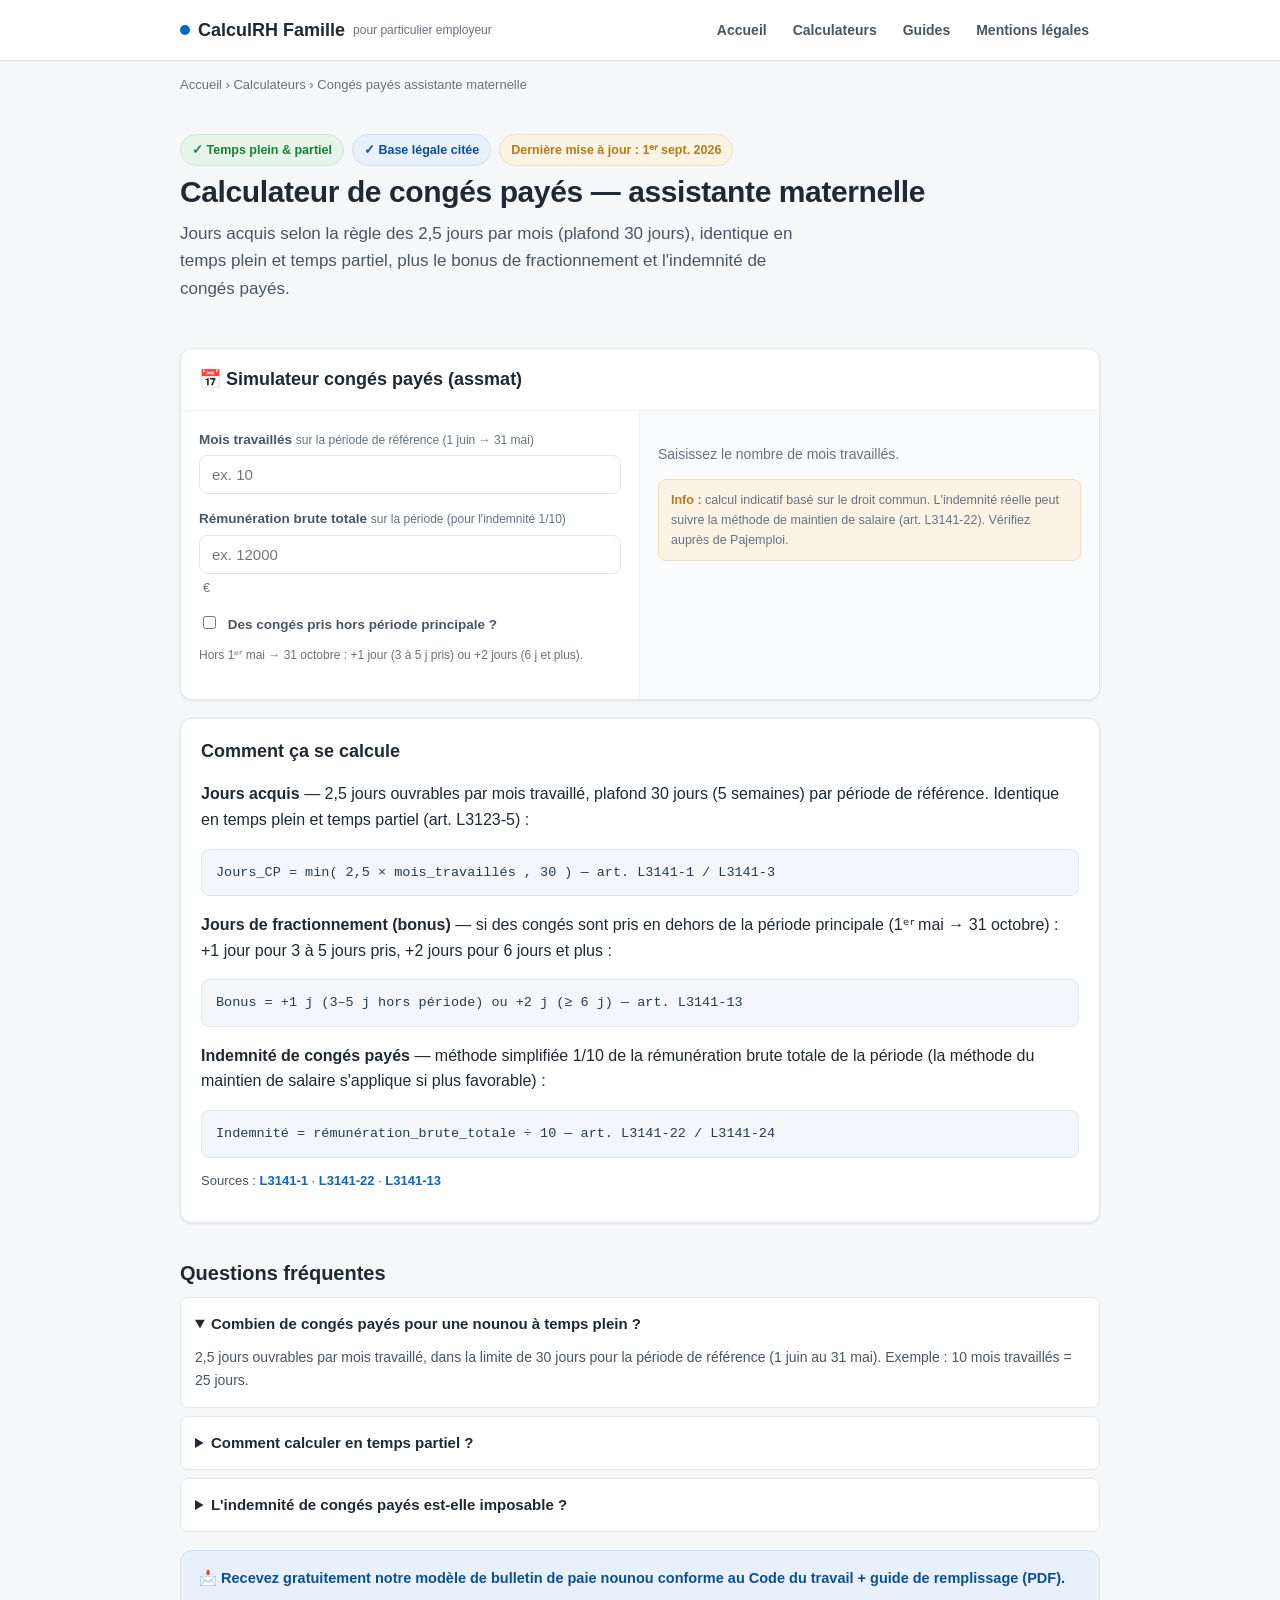
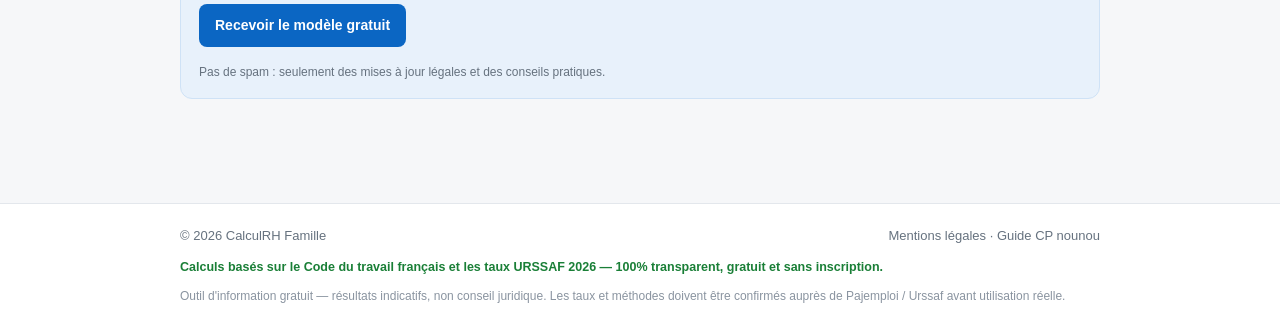
==== calculateur-conges-payes-assistante-maternelle.html @ 2eb445ef "URL 法语化: 扁平化 slug, cleanUrls+301 重定向, canonical/hreflang 改 www 干净 URL, sitemap 同步" ====
<!doctype html>
<html lang="fr">
<head>
  <meta charset="utf-8">
  <meta name="viewport" content="width=device-width, initial-scale=1">
  <title>Calculateur congés payés assistante maternelle (nounou) — gratuit</title>
  <meta name="description" content="Calculez les jours de congés payés acquis et l'indemnité d'une assistante maternelle : 2,5 j par mois (plafond 30 j), bonus de fractionnement et méthode 1/10. Formule et article du Code du travail affichés.">
  <link rel="stylesheet" href="assets/css/style.css">
  <link rel="canonical" href="https://www.calculrh.com/calculateur-conges-payes-assistante-maternelle">
  <link rel="alternate" hreflang="fr-FR" href="https://www.calculrh.com/calculateur-conges-payes-assistante-maternelle">
</head>
<body>
  <a class="skip" href="#main">Aller au contenu</a>
  <header class="site-header">
    <div class="bar">
      <a class="brand" href="/index.html"><span class="dot"></span> CalculRH&nbsp;Famille <small>pour particulier employeur</small></a>
      <button class="nav-toggle" aria-label="Menu">☰</button>
      <nav class="nav">
        <a href="/index.html">Accueil</a>
        <a href="/#calculateurs">Calculateurs</a>
        <a href="/guide-comment-calculer-conges-payes-nounou">Guides</a>
        <a href="/mentions-legales">Mentions légales</a>
      </nav>
    </div>
  </header>

  <main class="wrap" id="main">
    <nav class="crumbs"><a href="/index.html">Accueil</a> › <a href="/#calculateurs">Calculateurs</a> › Congés payés assistante maternelle</nav>

    <section class="hero">
      <div class="badges">
        <span class="badge">✓ Temps plein &amp; partiel</span>
        <span class="badge blue">✓ Base légale citée</span>
        <span class="badge amber">Dernière mise à jour : 1ᵉʳ sept. 2026</span>
      </div>
      <h1>Calculateur de congés payés — assistante maternelle</h1>
      <p class="lead">Jours acquis selon la règle des 2,5 jours par mois (plafond 30 jours), identique en temps plein et temps partiel, plus le bonus de fractionnement et l'indemnité de congés payés.</p>
    </section>

    <div class="calc">
      <div class="calc-head">
        <h2>📅 Simulateur congés payés (assmat)</h2>
      </div>
      <div class="calc-body">
        <div class="calc-inputs">
          <div class="field">
            <label for="cp_mois">Mois travaillés <span class="hint">sur la période de référence (1 juin → 31 mai)</span></label>
            <input id="cp_mois" type="number" min="0" max="12" step="0.5" placeholder="ex. 10" inputmode="decimal">
          </div>
          <div class="field">
            <label for="cp_brut">Rémunération brute totale <span class="hint">sur la période (pour l'indemnité 1/10)</span></label>
            <input id="cp_brut" type="number" min="0" step="0.01" placeholder="ex. 12000" inputmode="decimal"><span class="unit">€</span>
          </div>
          <div class="field">
            <label for="cp_hors"><input id="cp_hors" type="checkbox" style="width:auto;margin-right:8px"> Des congés pris hors période principale ?</label>
            <span class="hint">Hors 1ᵉʳ mai → 31 octobre : +1 jour (3 à 5 j pris) ou +2 jours (6 j et plus).</span>
            <div id="cp_hors_row" style="display:none">
              <label for="cp_hors" style="margin-top:8px">Jours de CP pris hors période principale</label>
              <input id="cp_hors_n" type="number" min="0" step="1" placeholder="ex. 4" inputmode="decimal"><span class="unit">j</span>
            </div>
          </div>
        </div>
        <div class="calc-result">
          <div id="cp_out"><p class="result-empty">Saisissez le nombre de mois travaillés.</p></div>
          <div class="disclaimer"><b>Info :</b> calcul indicatif basé sur le droit commun. L'indemnité réelle peut suivre la méthode de maintien de salaire (art. L3141-22). Vérifiez auprès de Pajemploi.</div>
        </div>
      </div>
    </div>

    <section class="panel">
      <h2>Comment ça se calcule</h2>
      <p><b>Jours acquis</b> — 2,5 jours ouvrables par mois travaillé, plafond 30 jours (5 semaines) par période de référence. Identique en temps plein et temps partiel (art. L3123-5) :</p>
      <div class="formula">Jours_CP = min( 2,5 × mois_travaillés , 30 )   — art. L3141-1 / L3141-3</div>
      <p><b>Jours de fractionnement (bonus)</b> — si des congés sont pris en dehors de la période principale (1ᵉʳ mai → 31 octobre) : +1 jour pour 3 à 5 jours pris, +2 jours pour 6 jours et plus :</p>
      <div class="formula">Bonus = +1 j (3–5 j hors période)  ou  +2 j (≥ 6 j)   — art. L3141-13</div>
      <p><b>Indemnité de congés payés</b> — méthode simplifiée 1/10 de la rémunération brute totale de la période (la méthode du maintien de salaire s'applique si plus favorable) :</p>
      <div class="formula">Indemnité = rémunération_brute_totale ÷ 10   — art. L3141-22 / L3141-24</div>
      <p class="legal-ref">Sources : <a href="https://www.legifrance.gouv.fr/codes/section_lc/LEGITEXT000006072050/LEGISCTA000006150381/" target="_blank" rel="noopener">L3141-1</a> · <a href="https://www.legifrance.gouv.fr/codes/article_lc/LEGIARTI000032692771/" target="_blank" rel="noopener">L3141-22</a> · <a href="https://www.legifrance.gouv.fr/codes/article_lc/LEGIARTI000006150381/" target="_blank" rel="noopener">L3141-13</a></p>
    </section>

    <section class="faq">
      <h2 class="section-title">Questions fréquentes</h2>
      <details open><summary>Combien de congés payés pour une nounou à temps plein ?</summary><p>2,5 jours ouvrables par mois travaillé, dans la limite de 30 jours pour la période de référence (1 juin au 31 mai). Exemple : 10 mois travaillés = 25 jours.</p></details>
      <details><summary>Comment calculer en temps partiel ?</summary><p>L'acquisition est identique au temps plein : 2,5 jours par mois (art. L3123-5). Le bonus de fractionnement s'ajoute si des congés sont pris hors période principale (1ᵉʳ mai → 31 octobre).</p></details>
      <details><summary>L'indemnité de congés payés est-elle imposable ?</summary><p>L'indemnité de congés payés est soumise à cotisations et à l'impôt sur le revenu comme le salaire, sauf cas particuliers. Vérifiez auprès de votre centre des finances publiques.</p></details>
    </section>

    <div class="hook">
      <p>📩 Recevez gratuitement notre modèle de bulletin de paie nounou <b>conforme au Code du travail</b> + guide de remplissage (PDF).</p>
      <a class="btn" href="mailto:hello@calculrh.com?subject=Modele%20bulletin%20nounou%20conforme">Recevoir le modèle gratuit</a>
      <span class="hook-note">Pas de spam : seulement des mises à jour légales et des conseils pratiques.</span>
    </div>
  </main>

  <footer class="site-footer">
    <div class="inner">
      <span>© <span id="y">2026</span> CalculRH Famille</span>
      <span><a href="/mentions-legales">Mentions légales</a> · <a href="/guide-comment-calculer-conges-payes-nounou">Guide CP nounou</a></span>
      <span class="trust">Calculs basés sur le Code du travail français et les taux URSSAF 2026 — 100% transparent, gratuit et sans inscription.</span>
      <span class="disc">Outil d'information gratuit — résultats indicatifs, non conseil juridique. Les taux et méthodes doivent être confirmés auprès de Pajemploi / Urssaf avant utilisation réelle.</span>
    </div>
  </footer>

  <script type="application/ld+json">
  {
    "@context": "https://schema.org",
    "@type": "FAQPage",
    "mainEntity": [
      {"@type":"Question","name":"Combien de congés payés pour une nounou à temps plein ?","acceptedAnswer":{"@type":"Answer","text":"2,5 jours ouvrables par mois travaillé, dans la limite de 30 jours pour la période de référence (1 juin au 31 mai)."}},
      {"@type":"Question","name":"Comment calculer en temps partiel ?","acceptedAnswer":{"@type":"Answer","text":"L'acquisition est identique au temps plein : 2,5 jours par mois (art. L3123-5). Le bonus de fractionnement s'ajoute si des congés sont pris hors période principale."}},
      {"@type":"Question","name":"L'indemnité de congés payés est-elle imposable ?","acceptedAnswer":{"@type":"Answer","text":"Elle est en principe soumise à cotisations et à l'impôt sur le revenu comme le salaire, sous réserve de cas particuliers."}}
    ]
  }
  </script>
  <script type="application/ld+json">
  {
    "@context": "https://schema.org",
    "@type": "SoftwareApplication",
    "name": "Calculateur de congés payés assistante maternelle",
    "applicationCategory": "CalculatorApplication",
    "operatingSystem": "Web",
    "offers": { "@type": "Offer", "price": "0", "priceCurrency": "EUR" },
    "url": "https://www.calculrh.com/calculateur-conges-payes-assistante-maternelle"
  }
  </script>
  <script src="assets/js/calc.js"></script>
</body>
</html>
---- assets/css/style.css ----
/* ==========================================================================
   法国 HR 计算器站 — 设计系统 (clean / light / mobile-first / 零依赖)
   定位: particulier employeur (雇保姆家庭) 的免费、透明、可核验计算器
   ========================================================================== */

:root {
  --bg: #f6f7f9;
  --surface: #ffffff;
  --ink: #1f2933;
  --ink-soft: #485563;
  --muted: #66727f;
  --line: #e3e7ec;
  --line-soft: #eef1f4;
  --brand: #0b66c3;       /* 法国蓝 */
  --brand-dark: #094f97;
  --brand-soft: #e8f1fb;
  --green: #1a7f37;        /* 准确/正向 */
  --green-soft: #e7f4ea;
  --amber: #b7791f;
  --amber-soft: #fbf3e3;
  --radius: 12px;
  --radius-sm: 8px;
  --shadow: 0 1px 3px rgba(16,24,40,.06), 0 1px 2px rgba(16,24,40,.04);
  --maxw: 960px;
  --font: -apple-system, BlinkMacSystemFont, "Segoe UI", Roboto, Helvetica, Arial, sans-serif;
}

* { box-sizing: border-box; }

html { -webkit-text-size-adjust: 100%; }

body {
  margin: 0;
  font-family: var(--font);
  background: var(--bg);
  color: var(--ink);
  line-height: 1.6;
  font-size: 16px;
}

a { color: var(--brand); text-decoration: none; }
a:hover { text-decoration: underline; }

img { max-width: 100%; }

/* ---------- Layout ---------- */
.wrap { max-width: var(--maxw); margin: 0 auto; padding: 0 20px 64px; }

.skip { position: absolute; left: -999px; }
.skip:focus { left: 12px; top: 12px; background: #fff; padding: 8px 12px; border-radius: 8px; box-shadow: var(--shadow); z-index: 50; }

/* ---------- Header ---------- */
.site-header {
  background: var(--surface);
  border-bottom: 1px solid var(--line);
  position: sticky; top: 0; z-index: 30;
}
.site-header .bar {
  max-width: var(--maxw); margin: 0 auto; padding: 12px 20px;
  display: flex; align-items: center; justify-content: space-between; gap: 16px;
}
.brand { font-weight: 800; font-size: 18px; color: var(--ink); display: flex; align-items: center; gap: 8px; }
.brand:hover { text-decoration: none; }
.brand .dot { width: 10px; height: 10px; border-radius: 50%; background: var(--brand); display: inline-block; }
.brand small { font-weight: 500; color: var(--muted); font-size: 12px; }
.nav { display: flex; gap: 4px; align-items: center; }
.nav a {
  color: var(--ink-soft); font-size: 14px; padding: 7px 11px; border-radius: 8px; font-weight: 600;
}
.nav a:hover { background: var(--line-soft); text-decoration: none; }
.nav-toggle { display: none; }

/* ---------- Hero ---------- */
.hero { padding: 38px 0 10px; }
.hero h1 { font-size: 30px; line-height: 1.2; margin: 0 0 10px; letter-spacing: -.4px; }
.hero p.lead { font-size: 17px; color: var(--ink-soft); margin: 0 0 18px; max-width: 640px; }
.badges { display: flex; flex-wrap: wrap; gap: 8px; margin-bottom: 8px; }
.badge {
  display: inline-flex; align-items: center; gap: 6px; font-size: 12.5px; font-weight: 600;
  padding: 5px 11px; border-radius: 999px; background: var(--green-soft); color: var(--green);
  border: 1px solid #cfe9d6;
}
.badge.blue { background: var(--brand-soft); color: var(--brand-dark); border-color: #cfe2f6; }
.badge.amber { background: var(--amber-soft); color: var(--amber); border-color: #f0e0bf; }

/* ---------- Cards / Grid ---------- */
.grid { display: grid; gap: 16px; grid-template-columns: repeat(auto-fill, minmax(260px, 1fr)); margin-top: 18px; }
.card {
  background: var(--surface); border: 1px solid var(--line); border-radius: var(--radius);
  padding: 18px; box-shadow: var(--shadow); transition: transform .12s ease, border-color .12s ease;
  display: flex; flex-direction: column; gap: 6px;
}
.card:hover { transform: translateY(-2px); border-color: #cdd6e0; text-decoration: none; }
.card .ic { font-size: 22px; }
.card h3 { margin: 2px 0; font-size: 16.5px; color: var(--ink); }
.card p { margin: 0; color: var(--muted); font-size: 13.5px; }
.card .go { margin-top: auto; padding-top: 8px; font-weight: 700; color: var(--brand); font-size: 14px; }

.section-title { font-size: 20px; margin: 34px 0 4px; }
.section-sub { color: var(--muted); font-size: 14px; margin: 0 0 4px; }

/* ---------- Calculator (real tool) ---------- */
.calc {
  background: var(--surface); border: 1px solid var(--line); border-radius: var(--radius);
  box-shadow: var(--shadow); overflow: hidden; margin-top: 18px;
}
.calc-head { padding: 16px 18px; border-bottom: 1px solid var(--line-soft); display: flex; flex-wrap: wrap; gap: 8px; align-items: center; justify-content: space-between; }
.calc-head h2 { margin: 0; font-size: 18px; }
.calc-body { display: grid; grid-template-columns: 1fr 1fr; gap: 0; }
.calc-inputs { padding: 18px; border-right: 1px solid var(--line-soft); }
.calc-result { padding: 18px; background: #fafbfc; }

.field { margin-bottom: 14px; }
.field label { display: block; font-size: 13.5px; font-weight: 600; color: var(--ink-soft); margin-bottom: 5px; }
.field .hint { font-weight: 400; color: var(--muted); font-size: 12px; }
.field input, .field select {
  width: 100%; padding: 10px 12px; font-size: 15px; border: 1px solid var(--line);
  border-radius: var(--radius-sm); background: #fff; color: var(--ink); font-family: var(--font);
}
.field input:focus, .field select:focus { outline: 2px solid var(--brand-soft); border-color: var(--brand); }
.field .unit { color: var(--muted); font-size: 12.5px; margin-left: 4px; }

.mode-toggle { display: inline-flex; border: 1px solid var(--line); border-radius: 999px; overflow: hidden; background: #fff; }
.mode-toggle button {
  border: 0; background: #fff; padding: 7px 14px; font-size: 13px; font-weight: 600; color: var(--ink-soft); cursor: pointer; font-family: var(--font);
}
.mode-toggle button.active { background: var(--brand); color: #fff; }

.result-big { font-size: 34px; font-weight: 800; color: var(--green); line-height: 1.1; }
.result-big .small { font-size: 15px; color: var(--muted); font-weight: 600; }
.result-line { display: flex; justify-content: space-between; padding: 7px 0; border-bottom: 1px dashed var(--line-soft); font-size: 14px; }
.result-line:last-child { border-bottom: 0; }
.result-line b { color: var(--ink); }
.result-empty { color: var(--muted); font-size: 14px; }

.disclaimer {
  margin-top: 14px; font-size: 12.5px; color: var(--muted); background: var(--amber-soft);
  border: 1px solid #f0e0bf; border-radius: var(--radius-sm); padding: 10px 12px;
}
.disclaimer b { color: var(--amber); }

/* ---------- Formula / legal panel ---------- */
.panel { background: var(--surface); border: 1px solid var(--line); border-radius: var(--radius); box-shadow: var(--shadow); padding: 18px 20px; margin-top: 18px; }
.panel h2 { margin-top: 0; font-size: 18px; }
.formula { background: #f3f6fa; border: 1px solid #e1e8f0; border-radius: 8px; padding: 12px 14px; font-family: ui-monospace, SFMono-Regular, Menlo, Consolas, monospace; font-size: 13.5px; color: #243b53; overflow-x: auto; }
.legal-ref { font-size: 13px; color: var(--ink-soft); }
.legal-ref a { font-weight: 600; }
.updated { display: inline-flex; align-items: center; gap: 6px; font-size: 12.5px; font-weight: 600; color: var(--green); background: var(--green-soft); border: 1px solid #cfe9d6; border-radius: 999px; padding: 4px 10px; }

/* ---------- FAQ ---------- */
.faq details { background: var(--surface); border: 1px solid var(--line); border-radius: var(--radius-sm); padding: 4px 14px; margin: 8px 0; }
.faq summary { cursor: pointer; font-weight: 600; font-size: 15px; padding: 10px 0; }
.faq details p { margin: 0 0 12px; color: var(--ink-soft); font-size: 14px; }

/* ---------- Breadcrumb ---------- */
.crumbs { font-size: 13px; color: var(--muted); padding: 14px 0 0; }
.crumbs a { color: var(--muted); }

/* ---------- Callout (email hook placeholder) ---------- */
.hook { background: var(--brand-soft); border: 1px solid #cfe2f6; border-radius: var(--radius); padding: 16px 18px; margin-top: 18px; display: flex; flex-wrap: wrap; gap: 14px; align-items: center; justify-content: space-between; }
.hook p { margin: 0; font-size: 14.5px; color: var(--brand-dark); font-weight: 600; }
.hook .btn { background: var(--brand); color: #fff; padding: 10px 16px; border-radius: 8px; font-weight: 700; font-size: 14px; }
.hook .btn:hover { background: var(--brand-dark); text-decoration: none; }
.hook-note { width: 100%; font-size: 12px; color: var(--muted); margin-top: 2px; }

/* ---------- Footer ---------- */
.site-footer { border-top: 1px solid var(--line); background: var(--surface); margin-top: 40px; }
.site-footer .inner { max-width: var(--maxw); margin: 0 auto; padding: 22px 20px; font-size: 13px; color: var(--muted); display: flex; flex-wrap: wrap; gap: 10px 22px; justify-content: space-between; }
.site-footer a { color: var(--muted); }
.site-footer .disc { width: 100%; font-size: 12px; color: #8a94a0; line-height: 1.5; }
.site-footer .trust { width: 100%; font-size: 12.5px; color: var(--green); font-weight: 600; }

/* ---------- Responsive ---------- */
@media (max-width: 720px) {
  .calc-body { grid-template-columns: 1fr; }
  .calc-inputs { border-right: 0; border-bottom: 1px solid var(--line-soft); }
  .hero h1 { font-size: 25px; }
  .nav { display: none; position: absolute; top: 56px; right: 12px; flex-direction: column; background: #fff; border: 1px solid var(--line); border-radius: 10px; padding: 8px; box-shadow: var(--shadow); }
  .nav.open { display: flex; }
  .nav-toggle { display: inline-flex; border: 1px solid var(--line); background: #fff; border-radius: 8px; padding: 7px 10px; font-size: 18px; cursor: pointer; }
}

/* ---------- Print (结果可导出) ---------- */
@media print {
  .site-header, .nav, .hero .badges, .hook, .site-footer .disc, .calc-inputs { display: none; }
  body { background: #fff; }
  .calc-result { background: #fff; }
}
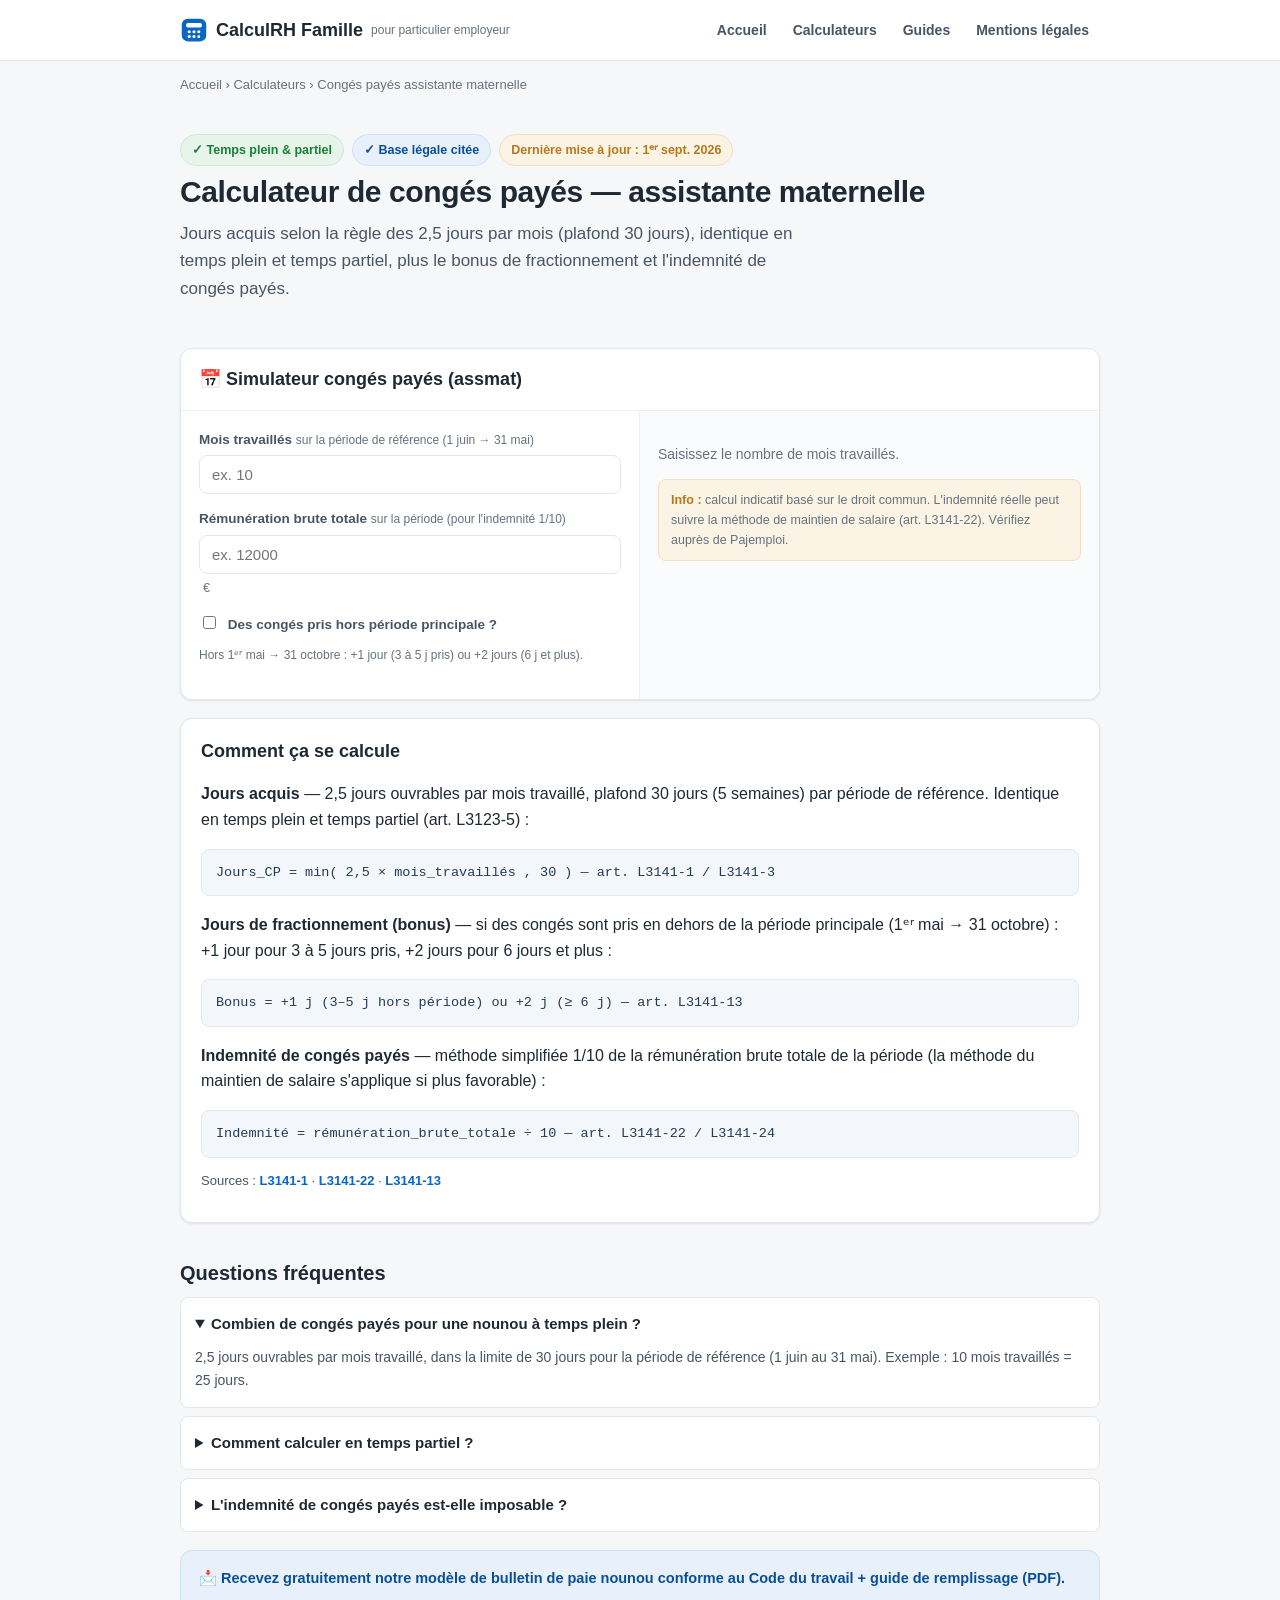
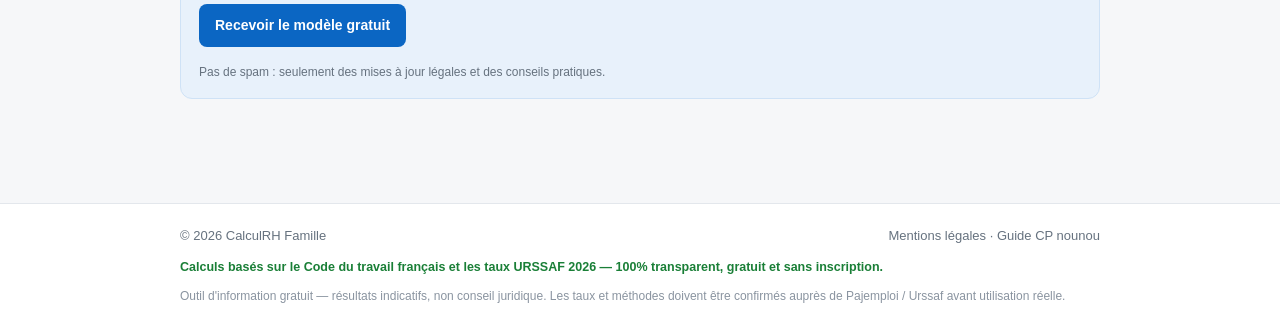
==== commit e0e16a14: "新增 SVG logo + favicon: 替换 header 圆点为计算器图标, 加 favicon 引用" ====
--- a/calculateur-conges-payes-assistante-maternelle.html
+++ b/calculateur-conges-payes-assistante-maternelle.html
@@ -6,6 +6,7 @@
   <title>Calculateur congés payés assistante maternelle (nounou) — gratuit</title>
   <meta name="description" content="Calculez les jours de congés payés acquis et l'indemnité d'une assistante maternelle : 2,5 j par mois (plafond 30 j), bonus de fractionnement et méthode 1/10. Formule et article du Code du travail affichés.">
   <link rel="stylesheet" href="assets/css/style.css">
+  <link rel="icon" href="/assets/img/favicon.svg" type="image/svg+xml">
   <link rel="canonical" href="https://www.calculrh.com/calculateur-conges-payes-assistante-maternelle">
   <link rel="alternate" hreflang="fr-FR" href="https://www.calculrh.com/calculateur-conges-payes-assistante-maternelle">
 </head>
@@ -13,7 +14,7 @@
   <a class="skip" href="#main">Aller au contenu</a>
   <header class="site-header">
     <div class="bar">
-      <a class="brand" href="/index.html"><span class="dot"></span> CalculRH&nbsp;Famille <small>pour particulier employeur</small></a>
+      <a class="brand" href="/index.html"><svg class="logo" width="28" height="28" viewBox="0 0 32 32" fill="none" aria-hidden="true"><rect x="2" y="3" width="28" height="26" rx="7" fill="#0b66c3"/><rect x="7" y="8" width="18" height="5" rx="2" fill="#ffffff"/><circle cx="10.5" cy="18" r="1.8" fill="#ffffff"/><circle cx="16" cy="18" r="1.8" fill="#ffffff"/><circle cx="21.5" cy="18" r="1.8" fill="#ffffff"/><circle cx="10.5" cy="23.5" r="1.8" fill="#ffffff"/><circle cx="16" cy="23.5" r="1.8" fill="#ffffff"/><rect x="20" y="22" width="3" height="3" rx="1" fill="#ffffff"/></svg> CalculRH&nbsp;Famille <small>pour particulier employeur</small></a>
       <button class="nav-toggle" aria-label="Menu">☰</button>
       <nav class="nav">
         <a href="/index.html">Accueil</a>
--- a/assets/css/style.css
+++ b/assets/css/style.css
@@ -61,7 +61,7 @@
 }
 .brand { font-weight: 800; font-size: 18px; color: var(--ink); display: flex; align-items: center; gap: 8px; }
 .brand:hover { text-decoration: none; }
-.brand .dot { width: 10px; height: 10px; border-radius: 50%; background: var(--brand); display: inline-block; }
+.brand .logo { width: 28px; height: 28px; flex: 0 0 auto; display: block; }
 .brand small { font-weight: 500; color: var(--muted); font-size: 12px; }
 .nav { display: flex; gap: 4px; align-items: center; }
 .nav a {
